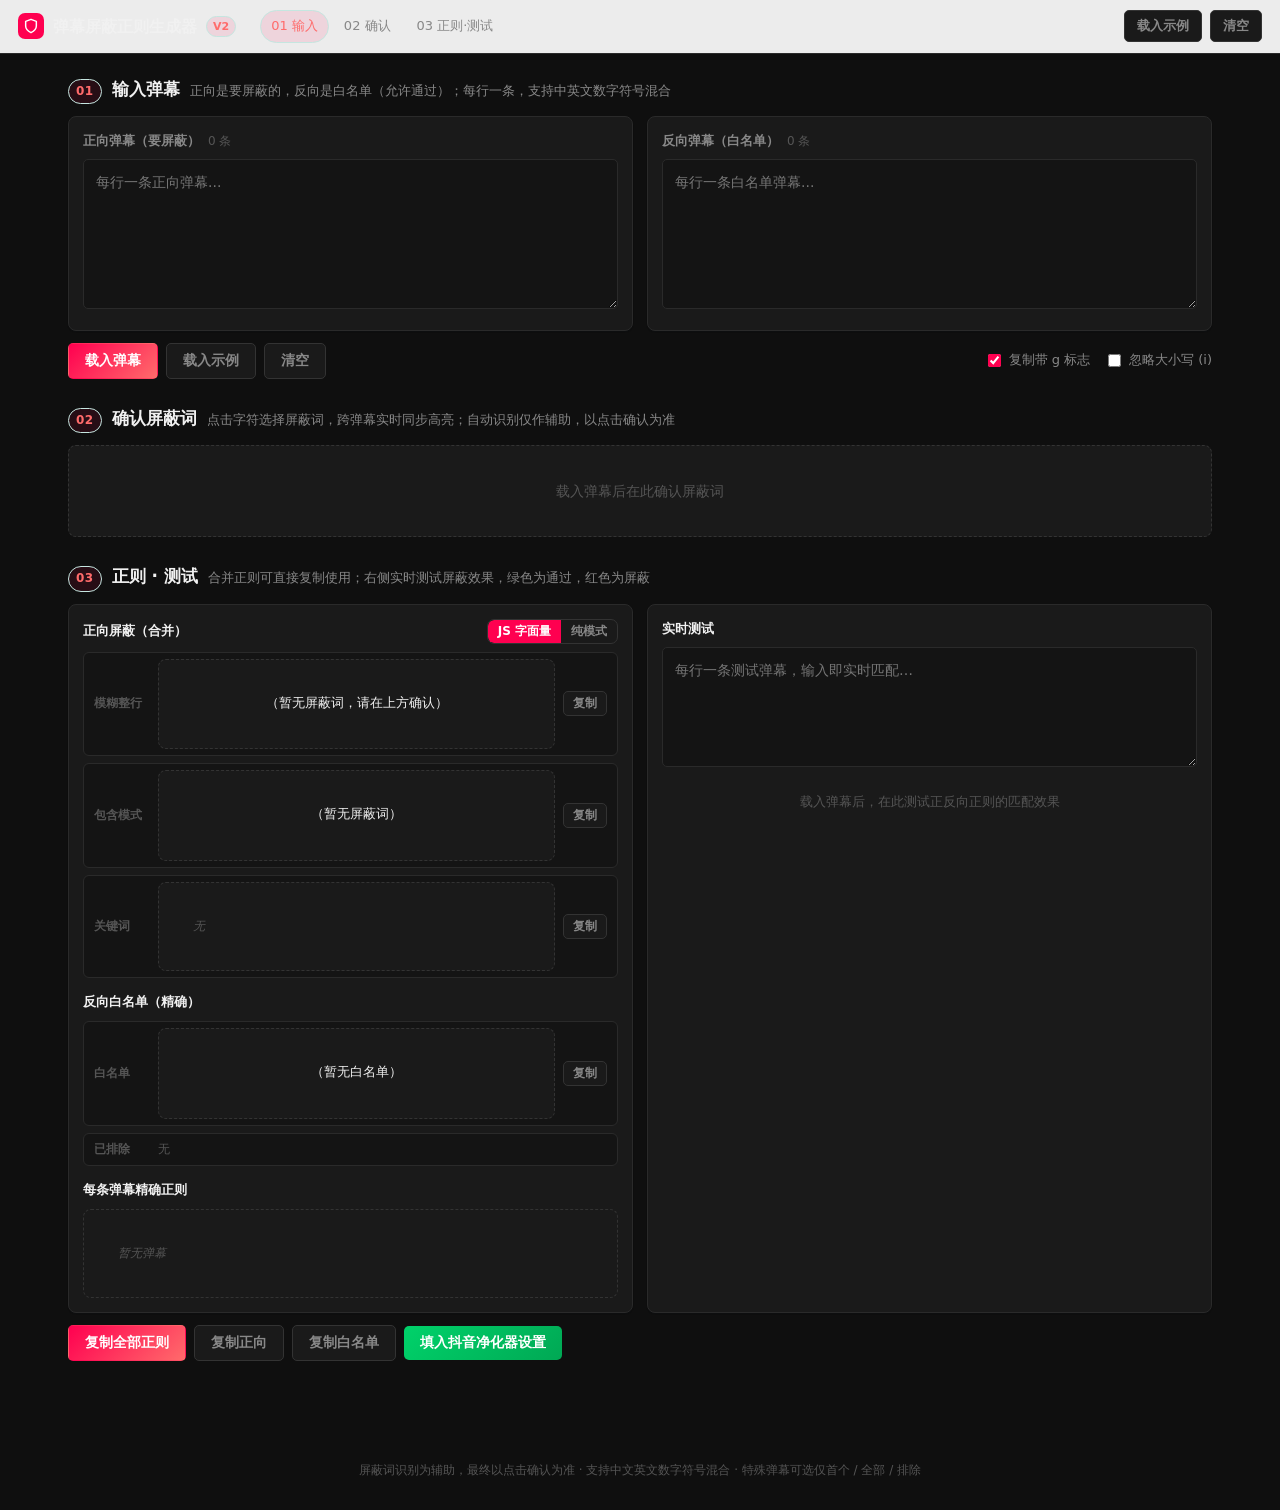
==== generator.html @ d1bea209 "新增正则表达式生成功能，方便生成合适的正则表达式" ====
﻿<!DOCTYPE html>
<html lang="zh-CN">
<head>
<meta charset="utf-8">
<meta name="viewport" content="width=device-width, initial-scale=1">
<title>弹幕屏蔽正则生成器</title>
<link rel="stylesheet" href="generator_styles.css">
<style>
  :root {
    --bg: #0f0f0f;
    --surface: #1a1a1a;
    --surface-2: #141414;
    --border: #2a2a2a;
    --border-strong: #333;
    --text: #f1f1f1;
    --text-2: #888;
    --text-3: #555;
    --accent: #ff0050;
    --accent-2: #ff6b6b;
    --accent-soft: rgba(255,0,80,0.1);
    --danger: #ff6b6b;
    --danger-soft: rgba(255,107,107,0.08);
    --success: #00d26a;
    --success-soft: rgba(0,210,106,0.08);
  }
  body { background: var(--bg); color: var(--text); }
  textarea { background: var(--surface-2); color: var(--text); }
  .btn.primary { background: linear-gradient(135deg, #ff0050, #ff6b6b); color: #fff; border-color: transparent; }
  .btn.primary:hover { opacity: 0.88; }
  .btn.ghost { background: var(--surface); color: var(--text-2); border-color: var(--border-strong); }
  .btn.ghost:hover { color: var(--text); border-color: #555; }
  .icopy { background: var(--surface); color: var(--text-2); border-color: var(--border-strong); }
  .icopy:hover { color: var(--accent-2); border-color: var(--accent); background: var(--accent-soft); }
  .fmt-toggle button.active { background: var(--accent); color: #fff; }
  .seg.active { background: var(--accent); color: #fff; }
  .char { background: var(--surface); color: var(--text); border-color: var(--border); }
  .char:hover { border-color: var(--accent); background: var(--accent-soft); }
  .char.sel { background: var(--accent); color: #fff; border-color: var(--accent); }
  .char.x { color: var(--text-3); }
  .trow.blocked { background: var(--danger-soft); }
  .trow.passed { background: var(--success-soft); }
  .rl { background: var(--surface-2); }
  .perrow { background: var(--surface-2); }
  .toast { background: #1f2530; color: #fff; }
  .steps a.active { color: var(--accent-2); background: var(--accent-soft); }
  .section-head .stepnum { color: var(--accent-2); background: var(--accent-soft); }
  .chip { background: var(--surface); border-color: var(--border); color: var(--text); }
  .chip-suggest .chip { background: var(--surface-2); border-color: var(--border); color: var(--text-2); }
  .row-ctrl .seg.active { background: var(--accent); color: #fff; }
  .js-fill-config { background: linear-gradient(135deg, #00d26a, #00a854); color: #fff; border: none; }
  .js-fill-config:hover { opacity: 0.85; }
</style>
</head>
<body>
<header class="topbar">
  <div class="brand">
    <span class="logo" aria-hidden="true">
      <svg width="16" height="16" viewBox="0 0 24 24" fill="none" stroke="currentColor" stroke-width="2.2" stroke-linecap="round" stroke-linejoin="round"><path d="M12 22s8-4 8-10V5l-8-3-8 3v7c0 6 8 10 8 10z"/></svg>
    </span>
    <h1>弹幕屏蔽正则生成器</h1>
    <span class="vbadge">V2</span>
  </div>
  <nav class="steps">
    <a href="#step-input">01 输入</a>
    <a href="#step-confirm">02 确认</a>
    <a href="#step-regex">03 正则·测试</a>
  </nav>
  <div class="topbar-actions">
    <button id="btnExample" class="btn ghost sm">载入示例</button>
    <button id="btnClear" class="btn ghost sm">清空</button>
  </div>
</header>

<main>
  <section id="step-input" class="section">
    <div class="section-head">
      <span class="stepnum">01</span>
      <h2>输入弹幕</h2>
      <p class="section-sub">正向是要屏蔽的，反向是白名单（允许通过）；每行一条，支持中英文数字符号混合</p>
    </div>
    <div class="grid-2">
      <div class="panel">
        <label>正向弹幕（要屏蔽）<span class="count" id="posCount">0 条</span></label>
        <textarea id="posInput" placeholder="每行一条正向弹幕..."></textarea>
      </div>
      <div class="panel">
        <label>反向弹幕（白名单）<span class="count" id="negCount">0 条</span></label>
        <textarea id="negInput" placeholder="每行一条白名单弹幕..."></textarea>
      </div>
    </div>
    <div class="toolbar">
      <button id="btnLoad" class="btn primary">载入弹幕</button>
      <button id="btnLoadExample" class="btn ghost">载入示例</button>
      <button id="btnClearAll" class="btn ghost">清空</button>
      <div class="flags-inline">
        <label class="chk"><input type="checkbox" id="flagG" checked> 复制带 g 标志</label>
        <label class="chk"><input type="checkbox" id="flagI"> 忽略大小写 (i)</label>
      </div>
    </div>
  </section>

  <section id="step-confirm" class="section">
    <div class="section-head">
      <span class="stepnum">02</span>
      <h2>确认屏蔽词</h2>
      <p class="section-sub">点击字符选择屏蔽词，跨弹幕实时同步高亮；自动识别仅作辅助，以点击确认为准</p>
    </div>
    <div class="empty" id="confirmEmpty">载入弹幕后在此确认屏蔽词</div>
    <div id="confirmWork" hidden>
      <div class="chips-row">
        <span class="chips-label">屏蔽词</span>
        <div id="shieldChips" class="chips"></div>
        <div class="chips-actions"><button id="btnUndo" class="btn ghost xs">撤销</button></div>
      </div>
      <div class="chips-row">
        <span class="chips-label">建议</span>
        <div id="suggestChips" class="chips chips-suggest"></div>
      </div>
      <div id="danmakuRows" class="rows"></div>
    </div>
  </section>

  <section id="step-regex" class="section">
    <div class="section-head">
      <span class="stepnum">03</span>
      <h2>正则 · 测试</h2>
      <p class="section-sub">合并正则可直接复制使用；右侧实时测试屏蔽效果，绿色为通过，红色为屏蔽</p>
    </div>
    <div class="grid-2">
      <div class="panel regex-panel">
        <div class="panel-head">
          <h3>正向屏蔽（合并）</h3>
          <div class="fmt-toggle">
            <button data-fmt="js" class="seg active">JS 字面量</button>
            <button data-fmt="pattern" class="seg">纯模式</button>
          </div>
        </div>
        <div class="regex-block">
          <div class="rl"><span class="rl-label">模糊整行</span><code id="rgxFull" class="code"></code><button class="icopy" data-copy-target="rgxFull">复制</button></div>
          <div class="rl"><span class="rl-label">包含模式</span><code id="rgxPattern" class="code"></code><button class="icopy" data-copy-target="rgxPattern">复制</button></div>
          <div class="rl"><span class="rl-label">关键词</span><span id="rgxKeywords" class="kwlist"></span><button class="icopy" data-copy-target="rgxKeywords">复制</button></div>
        </div>
        <div class="panel-head"><h3>反向白名单（精确）</h3></div>
        <div class="regex-block">
          <div class="rl"><span class="rl-label">白名单</span><code id="rgxAllow" class="code"></code><button class="icopy" data-copy-target="rgxAllow">复制</button></div>
          <div class="rl"><span class="rl-label">已排除</span><span id="allowExtra" class="kwlist muted"></span></div>
        </div>
        <div class="panel-head"><h3>每条弹幕精确正则</h3></div>
        <div id="perList" class="perlist"></div>
      </div>
      <div class="panel test-panel">
        <div class="panel-head"><h3>实时测试</h3></div>
        <textarea id="testInput" placeholder="每行一条测试弹幕，输入即实时匹配…"></textarea>
        <div class="test-summary" id="testSummary"></div>
        <div id="testResults" class="test-results"></div>
      </div>
    </div>
    <div class="toolbar">
      <button id="btnCopyAll" class="btn primary">复制全部正则</button>
      <button id="btnCopyBlock" class="btn ghost">复制正向</button>
      <button id="btnCopyAllow" class="btn ghost">复制白名单</button>
      <button id="btnFillConfig" class="btn js-fill-config">填入抖音净化器设置</button>
    </div>
  </section>
</main>

<footer>屏蔽词识别为辅助，最终以点击确认为准 · 支持中文英文数字符号混合 · 特殊弹幕可选仅首个 / 全部 / 排除</footer>

<div id="toast" class="toast" hidden></div>

<script src="core.js"></script>
<script src="generator_app.js"></script>
</body>
</html>
---- generator_styles.css ----
/* styles.css — danmaku shield-regex generator (V2). utilitarian tool styling. */
:root {
  --bg: #f4f6f8;
  --surface: #ffffff;
  --surface-2: #f7f9fb;
  --border: #e2e6ec;
  --border-strong: #cdd4dc;
  --text: #1f2530;
  --text-2: #5a6473;
  --text-3: #93a0ae;
  --accent: #0d7d72;
  --accent-2: #0a645c;
  --accent-soft: #e0f1ee;
  --danger: #c6373a;
  --danger-soft: #fbe6e5;
  --success: #138a52;
  --success-soft: #e3f4ea;
  --shadow: 0 1px 2px rgba(20, 30, 45, .05), 0 1px 1px rgba(20, 30, 45, .04);
  --radius: 8px;
  --radius-sm: 5px;
}

* { box-sizing: border-box; }

html, body { margin: 0; padding: 0; }

body {
  font-family: -apple-system, "Segoe UI", "PingFang SC", "Microsoft YaHei", "Hiragino Sans GB", system-ui, sans-serif;
  font-size: 15px;
  line-height: 1.6;
  color: var(--text);
  background: var(--bg);
  -webkit-font-smoothing: antialiased;
}

code, .code, .mono {
  font-family: "JetBrains Mono", "Fira Code", "SF Mono", "Consolas", "Menlo", monospace;
}

/* ---------- top bar ---------- */
.topbar {
  position: sticky; top: 0; z-index: 30;
  display: flex; align-items: center; gap: 18px;
  padding: 10px 18px;
  background: rgba(255, 255, 255, .92);
  backdrop-filter: blur(8px);
  border-bottom: 1px solid var(--border);
}
.brand { display: flex; align-items: center; gap: 9px; }
.brand .logo {
  width: 26px; height: 26px; flex: none;
  display: grid; place-items: center;
  color: #fff; background: var(--accent); border-radius: 7px;
}
.brand h1 { font-size: 16px; font-weight: 700; margin: 0; }
.vbadge {
  font-size: 11px; font-weight: 700; color: var(--accent-2);
  background: var(--accent-soft); border: 1px solid #c5e6e0;
  padding: 1px 6px; border-radius: 999px;
}
.steps { display: flex; gap: 4px; margin-left: 6px; }
.steps a {
  font-size: 13px; color: var(--text-2); text-decoration: none;
  padding: 5px 10px; border-radius: 999px; border: 1px solid transparent;
  transition: all .12s;
}
.steps a:hover { background: var(--surface-2); color: var(--text); }
.steps a.active { color: var(--accent-2); background: var(--accent-soft); border-color: #c5e6e0; }
.topbar-actions { margin-left: auto; display: flex; gap: 8px; }
.spacer { flex: 1; }

/* ---------- layout ---------- */
main { max-width: 1180px; margin: 0 auto; padding: 22px 18px 60px; }
.section { margin-bottom: 26px; scroll-margin-top: 64px; }
.section-head { display: flex; align-items: baseline; gap: 10px; margin-bottom: 12px; }
.section-head .stepnum {
  font-size: 12px; font-weight: 700; color: var(--accent-2);
  background: var(--accent-soft); border: 1px solid #c5e6e0;
  padding: 2px 7px; border-radius: 999px; letter-spacing: .4px;
}
.section-head h2 { font-size: 17px; font-weight: 700; margin: 0; }
.section-sub { margin: 0; font-size: 13px; color: var(--text-2); }

.grid-2 { display: grid; grid-template-columns: 1fr 1fr; gap: 14px; }
@media (max-width: 760px) { .grid-2 { grid-template-columns: 1fr; } }

.panel {
  background: var(--surface);
  border: 1px solid var(--border);
  border-radius: var(--radius);
  padding: 14px;
  box-shadow: var(--shadow);
}
.panel-head { display: flex; align-items: center; gap: 10px; margin-bottom: 8px; margin-top: 4px; }
.panel-head:first-child { margin-top: 0; }
.panel-head h3 { font-size: 13px; font-weight: 700; margin: 0; color: var(--text); }
.fmt-toggle { margin-left: auto; display: inline-flex; border: 1px solid var(--border-strong); border-radius: 7px; overflow: hidden; }
.fmt-toggle button { border: none; background: transparent; padding: 3px 10px; font-size: 12px; font-weight: 600; color: var(--text-2); cursor: pointer; }
.fmt-toggle button.active { background: var(--accent); color: #fff; }

/* ---------- inputs ---------- */
textarea {
  width: 100%; min-height: 150px; resize: vertical;
  font-family: inherit; font-size: 14px; line-height: 1.7;
  padding: 11px 12px; color: var(--text);
  background: var(--surface-2);
  border: 1px solid var(--border); border-radius: var(--radius-sm);
  outline: none; transition: border-color .12s, box-shadow .12s;
  white-space: pre-wrap; word-break: break-word;
}
textarea:focus { border-color: var(--accent); box-shadow: 0 0 0 3px var(--accent-soft); }
.test-panel textarea { min-height: 120px; }

.panel label { display: flex; align-items: center; gap: 8px; font-size: 13px; font-weight: 600; color: var(--text-2); margin-bottom: 7px; }
.count { font-weight: 500; color: var(--text-3); font-size: 12px; }

.toolbar { display: flex; align-items: center; gap: 8px; margin-top: 12px; flex-wrap: wrap; }
.flags-inline { margin-left: auto; display: flex; gap: 14px; }
.chk { display: inline-flex; align-items: center; gap: 5px; font-size: 13px; color: var(--text-2); cursor: pointer; }
.chk input { accent-color: var(--accent); }

/* ---------- buttons ---------- */
.btn {
  font-family: inherit; font-size: 14px; font-weight: 600;
  padding: 8px 16px; border-radius: var(--radius-sm);
  border: 1px solid var(--border-strong); background: var(--surface); color: var(--text);
  cursor: pointer; transition: all .12s; white-space: nowrap;
}
.btn:hover { border-color: var(--text-3); }
.btn:active { transform: translateY(1px); }
.btn.primary { background: var(--accent); border-color: var(--accent); color: #fff; }
.btn.primary:hover { background: var(--accent-2); border-color: var(--accent-2); }
.btn.ghost { background: transparent; }
.btn.ghost:hover { background: var(--surface-2); }
.btn.xs { padding: 4px 10px; font-size: 12px; }
.btn.sm { padding: 6px 12px; font-size: 13px; }
.btn[disabled] { opacity: .45; cursor: not-allowed; }

.seg {
  font-family: inherit; font-size: 12px; font-weight: 600;
  padding: 4px 9px; border-radius: 0; border: none;
  background: transparent; color: var(--text-2); cursor: pointer;
  border-right: 1px solid var(--border);
}
.seg:first-child { border-top-left-radius: 6px; border-bottom-left-radius: 6px; }
.seg:last-child { border-right: none; border-top-right-radius: 6px; border-bottom-right-radius: 6px; }
.seg:disabled { opacity: .4; cursor: not-allowed; }
.seg.active { background: var(--accent); color: #fff; }

/* ---------- empty state ---------- */
.empty {
  background: var(--surface); border: 1px dashed var(--border-strong);
  border-radius: var(--radius); padding: 34px; text-align: center;
  color: var(--text-3); font-size: 14px;
}

/* ---------- chips ---------- */
.chips-row { display: flex; align-items: center; gap: 10px; margin-bottom: 12px; flex-wrap: wrap; }
.chips-label { font-size: 12px; font-weight: 700; color: var(--text-3); white-space: nowrap; }
.chips { display: flex; gap: 7px; flex-wrap: wrap; }
.chip {
  display: inline-flex; align-items: center; gap: 6px;
  padding: 4px 10px 4px 8px; border-radius: 999px;
  font-size: 13px; border: 1px solid var(--border-strong); background: var(--surface);
  cursor: default;
}
.chip-shield { font-weight: 600; color: var(--text); border-color: var(--border-strong); }
.chip .dot { width: 9px; height: 9px; border-radius: 50%; flex: none; }
.chip .x { border: none; background: transparent; color: var(--text-3); cursor: pointer; font-size: 15px; line-height: 1; padding: 0 2px; border-radius: 6px; }
.chip .x:hover { color: var(--danger); background: var(--danger-soft); }
.chips-suggest .chip { cursor: pointer; color: var(--accent-2); border-color: #c5e6e0; background: var(--accent-soft); }
.chips-suggest .chip:hover { background: #d4ebe8; }
.chips-suggest .plus { font-weight: 700; }

/* ---------- danmaku rows ---------- */
.rows { display: flex; flex-direction: column; gap: 10px; }
.row {
  background: var(--surface); border: 1px solid var(--border);
  border-radius: var(--radius); padding: 10px 12px; box-shadow: var(--shadow);
}
.row.x-row { border-style: dashed; border-color: var(--border-strong); opacity: .72; }
.row-meta { display: flex; align-items: center; gap: 12px; margin-bottom: 8px; }
.row-no {
  font-size: 12px; font-weight: 700; color: var(--text-3);
  background: var(--surface-2); border: 1px solid var(--border);
  width: 22px; height: 22px; border-radius: 6px; display: grid; place-items: center; flex: none;
}
.row-stat { font-size: 12px; color: var(--text-2); }
.row-ctrl { margin-left: auto; display: inline-flex; border: 1px solid var(--border-strong); border-radius: 6px; overflow: hidden; }
.chars { display: flex; flex-wrap: wrap; gap: 3px; }
.char {
  font-family: "PingFang SC", "Microsoft YaHei", "Segoe UI", system-ui, sans-serif;
  font-size: 16px; font-weight: 500; line-height: 1;
  padding: 6px 4px; min-width: 26px; text-align: center;
  background: var(--surface-2); color: var(--text);
  border: 1.5px solid var(--border); border-radius: 6px;
  cursor: pointer; user-select: none; transition: border-color .1s, background .1s, transform .05s;
}
.char:hover { border-color: var(--border-strong); }
.char:active { transform: translateY(1px); }
.char.hit {
  background: var(--cbg, var(--accent-soft));
  color: var(--c, var(--accent-2));
  border-color: var(--c, var(--accent));
  font-weight: 700;
}
.char.sel {
  outline: 2px solid var(--accent);
  outline-offset: -1px;
  border-color: var(--accent);
  background: var(--accent-soft) !important;
  color: var(--accent-2) !important;
}
.char.x { cursor: not-allowed; }
.char.x:hover { border-color: var(--border); }

.confirm-bar {
  display: flex; align-items: center; gap: 10px; flex-wrap: wrap;
  margin-top: 10px; padding-top: 9px; border-top: 1px dashed var(--border);
  font-size: 13px; color: var(--text-2);
}
.confirm-bar code { color: var(--accent-2); font-size: 13px; background: var(--accent-soft); padding: 1px 6px; border-radius: 5px; }
.sel-len { color: var(--text-3); }

/* ---------- regex output ---------- */
.regex-block { display: flex; flex-direction: column; gap: 7px; margin-bottom: 14px; }
.rl { display: flex; align-items: center; gap: 8px; background: var(--surface-2); border: 1px solid var(--border); border-radius: 6px; padding: 6px 10px; }
.rl-label { font-size: 12px; font-weight: 600; color: var(--text-3); white-space: nowrap; min-width: 56px; }
.code { font-size: 13px; color: var(--text); flex: 1; word-break: break-all; }
.kwlist { flex: 1; display: flex; flex-wrap: wrap; gap: 4px; }
.kwlist .kw { font-size: 12px; padding: 1px 8px; border-radius: 999px; font-weight: 600; }
.kwlist.muted { color: var(--text-3); font-size: 12px; }
.kwlist.empty { color: var(--text-3); font-size: 12px; font-style: italic; }
.icopy {
  font-family: inherit; font-size: 12px; font-weight: 600;
  padding: 3px 9px; border-radius: 5px; border: 1px solid var(--border-strong);
  background: var(--surface); color: var(--text-2); cursor: pointer; flex: none;
}
.icopy:hover { color: var(--accent-2); border-color: var(--accent); background: var(--accent-soft); }

.perlist { display: flex; flex-direction: column; gap: 6px; }
.perrow { display: flex; align-items: flex-start; gap: 8px; background: var(--surface-2); border: 1px solid var(--border); border-radius: 6px; padding: 7px 10px; flex-wrap: wrap; }
.perrow .pidx { font-size: 12px; font-weight: 700; color: var(--text-3); flex: none; padding-top: 1px; }
.perrow .ptext { font-size: 13px; color: var(--text); flex: 0 0 auto; }
.perrow .pcode { font-family: "JetBrains Mono", monospace; font-size: 12px; color: var(--text); flex: 1; word-break: break-all; min-width: 120px; }
.perrow.excl .pcode { color: var(--text-3); }
.badge { font-size: 11px; font-weight: 700; padding: 1px 7px; border-radius: 999px; }
.badge.exc { background: var(--surface); color: var(--text-3); border: 1px solid var(--border-strong); }
.badge.hitb { display: inline-flex; gap: 4px; }
.hitw { font-size: 11px; padding: 1px 7px; border-radius: 999px; font-weight: 600; background: var(--cbg); color: var(--c); border: 1px solid var(--c); }

/* ---------- test ---------- */
.test-summary { font-size: 13px; color: var(--text-2); margin: 10px 0 6px; }
.test-summary b { color: var(--text); }
.test-results { display: flex; flex-direction: column; gap: 6px; max-height: 420px; overflow: auto; }
.trow { display: flex; align-items: flex-start; gap: 8px; padding: 7px 10px; border: 1px solid var(--border); border-radius: 6px; background: var(--surface); }
.trow.blocked { border-color: #f0c9c9; background: linear-gradient(0deg, var(--danger-soft), var(--danger-soft)); }
.trow.passed { border-color: #c5e6d3; background: var(--success-soft); }
.tstat { flex: none; font-size: 12px; font-weight: 700; padding: 2px 8px; border-radius: 999px; white-space: nowrap; }
.trow.blocked .tstat { background: var(--danger); color: #fff; }
.trow.passed .tstat { background: var(--success); color: #fff; }
.ttext { font-size: 14px; flex: 1; word-break: break-word; }
.ttext .hl { border-radius: 4px; padding: 1px 0; font-weight: 700; }
.thits { font-size: 11px; color: var(--text-2); margin-top: 3px; display: flex; gap: 5px; flex-wrap: wrap; }
.wltag { font-size: 11px; font-weight: 600; color: var(--success); background: #fff; border: 1px solid #c5e6d3; padding: 1px 7px; border-radius: 999px; }
.tempty { color: var(--text-3); font-size: 13px; padding: 8px; text-align: center; }

/* ---------- toast ---------- */
.toast {
  position: fixed; bottom: 22px; left: 50%; transform: translateX(-50%);
  z-index: 60; background: #1f2530; color: #fff; font-size: 13px;
  padding: 9px 18px; border-radius: 8px; box-shadow: 0 6px 20px rgba(0,0,0,.25);
  pointer-events: none; transition: opacity .2s, transform .2s; opacity: 0;
}
.toast.show { opacity: 1; transform: translateX(-50%) translateY(-2px); }

/* ---------- footer ---------- */
footer { max-width: 1180px; margin: 0 auto; padding: 14px 18px 30px; font-size: 12px; color: var(--text-3); text-align: center; }

/* responsive */
@media (max-width: 640px) {
  .topbar { gap: 10px; padding: 8px 12px; }
  .brand h1 { font-size: 14px; }
  .steps { display: none; }
  .char { font-size: 15px; min-width: 22px; padding: 5px 3px; }
  .row-meta { flex-wrap: wrap; }
  .row-ctrl { margin-left: 0; }
}
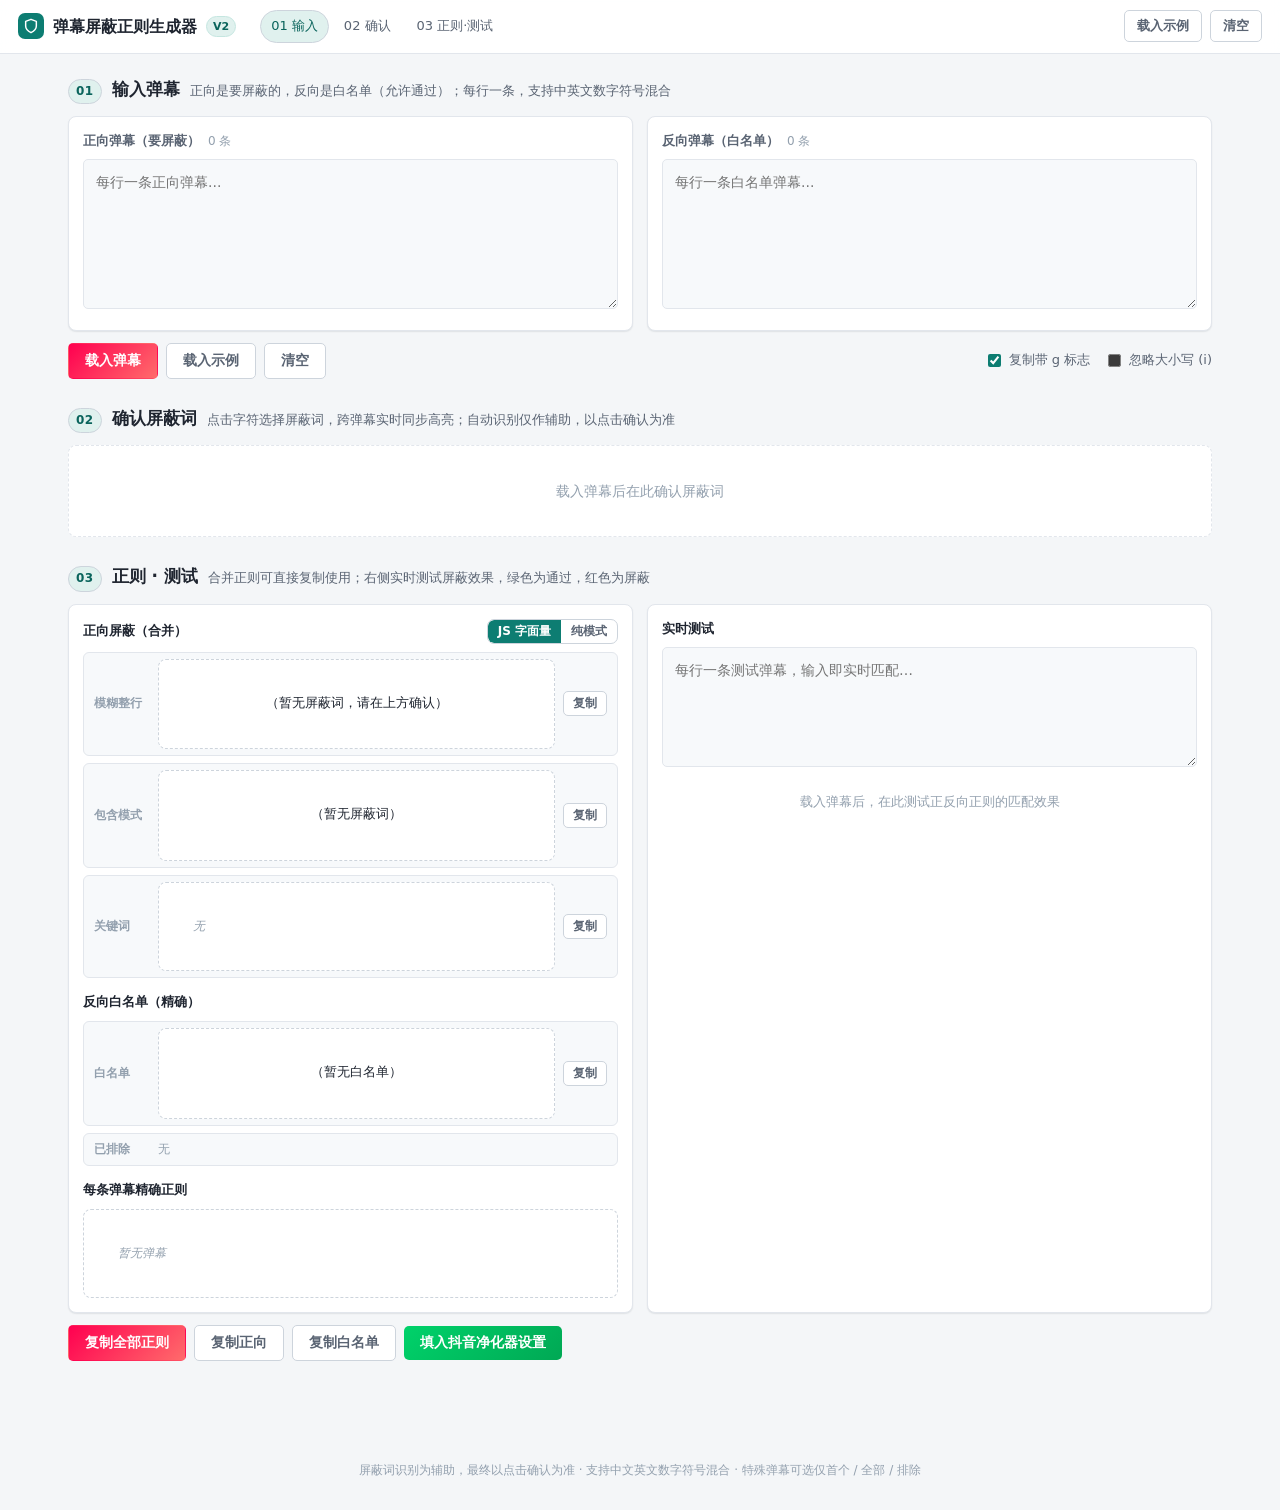
==== commit beeddd9c: "调整正则表达式生成界面" ====
--- a/generator.html
+++ b/generator.html
@@ -1,174 +1,205 @@
-﻿<!DOCTYPE html>
-<html lang="zh-CN">
-<head>
-<meta charset="utf-8">
-<meta name="viewport" content="width=device-width, initial-scale=1">
-<title>弹幕屏蔽正则生成器</title>
-<link rel="stylesheet" href="generator_styles.css">
-<style>
-  :root {
-    --bg: #0f0f0f;
-    --surface: #1a1a1a;
-    --surface-2: #141414;
-    --border: #2a2a2a;
-    --border-strong: #333;
-    --text: #f1f1f1;
-    --text-2: #888;
-    --text-3: #555;
-    --accent: #ff0050;
-    --accent-2: #ff6b6b;
-    --accent-soft: rgba(255,0,80,0.1);
-    --danger: #ff6b6b;
-    --danger-soft: rgba(255,107,107,0.08);
-    --success: #00d26a;
-    --success-soft: rgba(0,210,106,0.08);
-  }
-  body { background: var(--bg); color: var(--text); }
-  textarea { background: var(--surface-2); color: var(--text); }
-  .btn.primary { background: linear-gradient(135deg, #ff0050, #ff6b6b); color: #fff; border-color: transparent; }
-  .btn.primary:hover { opacity: 0.88; }
-  .btn.ghost { background: var(--surface); color: var(--text-2); border-color: var(--border-strong); }
-  .btn.ghost:hover { color: var(--text); border-color: #555; }
-  .icopy { background: var(--surface); color: var(--text-2); border-color: var(--border-strong); }
-  .icopy:hover { color: var(--accent-2); border-color: var(--accent); background: var(--accent-soft); }
-  .fmt-toggle button.active { background: var(--accent); color: #fff; }
-  .seg.active { background: var(--accent); color: #fff; }
-  .char { background: var(--surface); color: var(--text); border-color: var(--border); }
-  .char:hover { border-color: var(--accent); background: var(--accent-soft); }
-  .char.sel { background: var(--accent); color: #fff; border-color: var(--accent); }
-  .char.x { color: var(--text-3); }
-  .trow.blocked { background: var(--danger-soft); }
-  .trow.passed { background: var(--success-soft); }
-  .rl { background: var(--surface-2); }
-  .perrow { background: var(--surface-2); }
-  .toast { background: #1f2530; color: #fff; }
-  .steps a.active { color: var(--accent-2); background: var(--accent-soft); }
-  .section-head .stepnum { color: var(--accent-2); background: var(--accent-soft); }
-  .chip { background: var(--surface); border-color: var(--border); color: var(--text); }
-  .chip-suggest .chip { background: var(--surface-2); border-color: var(--border); color: var(--text-2); }
-  .row-ctrl .seg.active { background: var(--accent); color: #fff; }
-  .js-fill-config { background: linear-gradient(135deg, #00d26a, #00a854); color: #fff; border: none; }
-  .js-fill-config:hover { opacity: 0.85; }
-</style>
-</head>
-<body>
-<header class="topbar">
-  <div class="brand">
-    <span class="logo" aria-hidden="true">
-      <svg width="16" height="16" viewBox="0 0 24 24" fill="none" stroke="currentColor" stroke-width="2.2" stroke-linecap="round" stroke-linejoin="round"><path d="M12 22s8-4 8-10V5l-8-3-8 3v7c0 6 8 10 8 10z"/></svg>
-    </span>
-    <h1>弹幕屏蔽正则生成器</h1>
-    <span class="vbadge">V2</span>
-  </div>
-  <nav class="steps">
-    <a href="#step-input">01 输入</a>
-    <a href="#step-confirm">02 确认</a>
-    <a href="#step-regex">03 正则·测试</a>
-  </nav>
-  <div class="topbar-actions">
-    <button id="btnExample" class="btn ghost sm">载入示例</button>
-    <button id="btnClear" class="btn ghost sm">清空</button>
-  </div>
-</header>
-
-<main>
-  <section id="step-input" class="section">
-    <div class="section-head">
-      <span class="stepnum">01</span>
-      <h2>输入弹幕</h2>
-      <p class="section-sub">正向是要屏蔽的，反向是白名单（允许通过）；每行一条，支持中英文数字符号混合</p>
-    </div>
-    <div class="grid-2">
-      <div class="panel">
-        <label>正向弹幕（要屏蔽）<span class="count" id="posCount">0 条</span></label>
-        <textarea id="posInput" placeholder="每行一条正向弹幕..."></textarea>
-      </div>
-      <div class="panel">
-        <label>反向弹幕（白名单）<span class="count" id="negCount">0 条</span></label>
-        <textarea id="negInput" placeholder="每行一条白名单弹幕..."></textarea>
-      </div>
-    </div>
-    <div class="toolbar">
-      <button id="btnLoad" class="btn primary">载入弹幕</button>
-      <button id="btnLoadExample" class="btn ghost">载入示例</button>
-      <button id="btnClearAll" class="btn ghost">清空</button>
-      <div class="flags-inline">
-        <label class="chk"><input type="checkbox" id="flagG" checked> 复制带 g 标志</label>
-        <label class="chk"><input type="checkbox" id="flagI"> 忽略大小写 (i)</label>
-      </div>
-    </div>
-  </section>
-
-  <section id="step-confirm" class="section">
-    <div class="section-head">
-      <span class="stepnum">02</span>
-      <h2>确认屏蔽词</h2>
-      <p class="section-sub">点击字符选择屏蔽词，跨弹幕实时同步高亮；自动识别仅作辅助，以点击确认为准</p>
-    </div>
-    <div class="empty" id="confirmEmpty">载入弹幕后在此确认屏蔽词</div>
-    <div id="confirmWork" hidden>
-      <div class="chips-row">
-        <span class="chips-label">屏蔽词</span>
-        <div id="shieldChips" class="chips"></div>
-        <div class="chips-actions"><button id="btnUndo" class="btn ghost xs">撤销</button></div>
-      </div>
-      <div class="chips-row">
-        <span class="chips-label">建议</span>
-        <div id="suggestChips" class="chips chips-suggest"></div>
-      </div>
-      <div id="danmakuRows" class="rows"></div>
-    </div>
-  </section>
-
-  <section id="step-regex" class="section">
-    <div class="section-head">
-      <span class="stepnum">03</span>
-      <h2>正则 · 测试</h2>
-      <p class="section-sub">合并正则可直接复制使用；右侧实时测试屏蔽效果，绿色为通过，红色为屏蔽</p>
-    </div>
-    <div class="grid-2">
-      <div class="panel regex-panel">
-        <div class="panel-head">
-          <h3>正向屏蔽（合并）</h3>
-          <div class="fmt-toggle">
-            <button data-fmt="js" class="seg active">JS 字面量</button>
-            <button data-fmt="pattern" class="seg">纯模式</button>
-          </div>
-        </div>
-        <div class="regex-block">
-          <div class="rl"><span class="rl-label">模糊整行</span><code id="rgxFull" class="code"></code><button class="icopy" data-copy-target="rgxFull">复制</button></div>
-          <div class="rl"><span class="rl-label">包含模式</span><code id="rgxPattern" class="code"></code><button class="icopy" data-copy-target="rgxPattern">复制</button></div>
-          <div class="rl"><span class="rl-label">关键词</span><span id="rgxKeywords" class="kwlist"></span><button class="icopy" data-copy-target="rgxKeywords">复制</button></div>
-        </div>
-        <div class="panel-head"><h3>反向白名单（精确）</h3></div>
-        <div class="regex-block">
-          <div class="rl"><span class="rl-label">白名单</span><code id="rgxAllow" class="code"></code><button class="icopy" data-copy-target="rgxAllow">复制</button></div>
-          <div class="rl"><span class="rl-label">已排除</span><span id="allowExtra" class="kwlist muted"></span></div>
-        </div>
-        <div class="panel-head"><h3>每条弹幕精确正则</h3></div>
-        <div id="perList" class="perlist"></div>
-      </div>
-      <div class="panel test-panel">
-        <div class="panel-head"><h3>实时测试</h3></div>
-        <textarea id="testInput" placeholder="每行一条测试弹幕，输入即实时匹配…"></textarea>
-        <div class="test-summary" id="testSummary"></div>
-        <div id="testResults" class="test-results"></div>
-      </div>
-    </div>
-    <div class="toolbar">
-      <button id="btnCopyAll" class="btn primary">复制全部正则</button>
-      <button id="btnCopyBlock" class="btn ghost">复制正向</button>
-      <button id="btnCopyAllow" class="btn ghost">复制白名单</button>
-      <button id="btnFillConfig" class="btn js-fill-config">填入抖音净化器设置</button>
-    </div>
-  </section>
-</main>
-
-<footer>屏蔽词识别为辅助，最终以点击确认为准 · 支持中文英文数字符号混合 · 特殊弹幕可选仅首个 / 全部 / 排除</footer>
-
-<div id="toast" class="toast" hidden></div>
-
-<script src="core.js"></script>
-<script src="generator_app.js"></script>
-</body>
+﻿<!DOCTYPE html>
+<html lang="zh-CN">
+<head>
+<meta charset="utf-8">
+<meta name="viewport" content="width=device-width, initial-scale=1">
+<meta name="color-scheme" content="dark">
+<title>弹幕屏蔽正则生成器</title>
+<link rel="stylesheet" href="generator_styles.css">
+<style>
+  :root {
+    --bg: #0f0f0f;
+    --surface: #1a1a1a;
+    --surface-2: #141414;
+    --border: #2a2a2a;
+    --border-strong: #333;
+    --text: #f1f1f1;
+    --text-2: #888;
+    --text-3: #555;
+    --accent: #ff0050;
+    --accent-2: #ff6b6b;
+    --accent-soft: rgba(255,0,80,0.1);
+    --danger: #ff6b6b;
+    --danger-soft: rgba(255,107,107,0.08);
+    --success: #00d26a;
+    --success-soft: rgba(0,210,106,0.08);
+  }
+  body { background: var(--bg); color: var(--text); }
+  textarea { background: var(--surface-2); color: var(--text); }
+  .btn.primary { background: linear-gradient(135deg, #ff0050, #ff6b6b); color: #fff; border-color: transparent; }
+  .btn.primary:hover { opacity: 0.88; }
+  .btn.ghost { background: var(--surface); color: var(--text-2); border-color: var(--border-strong); }
+  .btn.ghost:hover { color: var(--text); border-color: #555; }
+  .icopy { background: var(--surface); color: var(--text-2); border-color: var(--border-strong); }
+  .icopy:hover { color: var(--accent-2); border-color: var(--accent); background: var(--accent-soft); }
+  .fmt-toggle button.active { background: var(--accent); color: #fff; }
+  .seg.active { background: var(--accent); color: #fff; }
+  .char { background: var(--surface); color: var(--text); border-color: var(--border); }
+  .char:hover { border-color: var(--accent); background: var(--accent-soft); }
+  .char.sel { background: var(--accent); color: #fff; border-color: var(--accent); }
+  .char.x { color: var(--text-3); }
+  .trow.blocked { background: var(--danger-soft); }
+  .trow.passed { background: var(--success-soft); }
+  .rl { background: var(--surface-2); }
+  .perrow { background: var(--surface-2); }
+  .toast { background: #1f2530; color: #fff; }
+  .steps a.active { color: var(--accent-2); background: var(--accent-soft); }
+  .section-head .stepnum { color: var(--accent-2); background: var(--accent-soft); }
+  .chip { background: var(--surface); border-color: var(--border); color: var(--text); }
+  .chip-suggest .chip { background: var(--surface-2); border-color: var(--border); color: var(--text-2); }
+  .row-ctrl .seg.active { background: var(--accent); color: #fff; }
+  .js-fill-config { background: linear-gradient(135deg, #00d26a, #00a854); color: #fff; border: none; }
+  .js-fill-config:hover { opacity: 0.85; }
+
+  /* topbar adapts to theme via CSS variables */
+  .topbar { background: rgba(15,15,15,.92); border-bottom-color: var(--border); }
+  .steps a.active { border-color: var(--border-strong); }
+  .section-head .stepnum { border-color: var(--border-strong); }
+  /* light-mode override for users with system light preference */
+  @media (prefers-color-scheme: light) {
+    :root {
+      --bg: #f4f6f8; --surface: #ffffff; --surface-2: #f7f9fb;
+      --border: #e2e6ec; --border-strong: #cdd4dc;
+      --text: #1f2530; --text-2: #5a6473; --text-3: #93a0ae;
+      --accent: #0d7d72; --accent-2: #0a645c; --accent-soft: #e0f1ee;
+      --danger: #c6373a; --danger-soft: #fbe6e5;
+      --success: #138a52; --success-soft: #e3f4ea;
+    }
+    .topbar { background: rgba(255,255,255,.92); }
+    textarea { background: var(--surface-2); color: var(--text); }
+    .btn.primary { background: linear-gradient(135deg,#ff0050,#ff6b6b); color:#fff; }
+    .btn.ghost { background: var(--surface); color: var(--text-2); border-color: var(--border-strong); }
+    .icopy { background: var(--surface); color: var(--text-2); border-color: var(--border-strong); }
+    .char { background: var(--surface); color: var(--text); border-color: var(--border); }
+    .char.sel { background: var(--accent); color: #fff; }
+    .trow.blocked { background: var(--danger-soft); }
+    .trow.passed { background: var(--success-soft); }
+    .rl,.perrow { background: var(--surface-2); }
+    .chip { background: var(--surface); border-color: var(--border); color: var(--text); }
+    .chip-suggest .chip { background: var(--surface-2); }
+    .row-ctrl .seg.active { background: var(--accent); color:#fff; }
+    #confirmEmpty { border-color: var(--border); }
+  }
+</style>
+</head>
+<body>
+<header class="topbar">
+  <div class="brand">
+    <span class="logo" aria-hidden="true">
+      <svg width="16" height="16" viewBox="0 0 24 24" fill="none" stroke="currentColor" stroke-width="2.2" stroke-linecap="round" stroke-linejoin="round"><path d="M12 22s8-4 8-10V5l-8-3-8 3v7c0 6 8 10 8 10z"/></svg>
+    </span>
+    <h1>弹幕屏蔽正则生成器</h1>
+    <span class="vbadge">V2</span>
+  </div>
+  <nav class="steps">
+    <a href="#step-input">01 输入</a>
+    <a href="#step-confirm">02 确认</a>
+    <a href="#step-regex">03 正则·测试</a>
+  </nav>
+  <div class="topbar-actions">
+    <button id="btnExample" class="btn ghost sm">载入示例</button>
+    <button id="btnClear" class="btn ghost sm">清空</button>
+  </div>
+</header>
+
+<main>
+  <section id="step-input" class="section">
+    <div class="section-head">
+      <span class="stepnum">01</span>
+      <h2>输入弹幕</h2>
+      <p class="section-sub">正向是要屏蔽的，反向是白名单（允许通过）；每行一条，支持中英文数字符号混合</p>
+    </div>
+    <div class="grid-2">
+      <div class="panel">
+        <label>正向弹幕（要屏蔽）<span class="count" id="posCount">0 条</span></label>
+        <textarea id="posInput" placeholder="每行一条正向弹幕..."></textarea>
+      </div>
+      <div class="panel">
+        <label>反向弹幕（白名单）<span class="count" id="negCount">0 条</span></label>
+        <textarea id="negInput" placeholder="每行一条白名单弹幕..."></textarea>
+      </div>
+    </div>
+    <div class="toolbar">
+      <button id="btnLoad" class="btn primary">载入弹幕</button>
+      <button id="btnLoadExample" class="btn ghost">载入示例</button>
+      <button id="btnClearAll" class="btn ghost">清空</button>
+      <div class="flags-inline">
+        <label class="chk"><input type="checkbox" id="flagG" checked> 复制带 g 标志</label>
+        <label class="chk"><input type="checkbox" id="flagI"> 忽略大小写 (i)</label>
+      </div>
+    </div>
+  </section>
+
+  <section id="step-confirm" class="section">
+    <div class="section-head">
+      <span class="stepnum">02</span>
+      <h2>确认屏蔽词</h2>
+      <p class="section-sub">点击字符选择屏蔽词，跨弹幕实时同步高亮；自动识别仅作辅助，以点击确认为准</p>
+    </div>
+    <div class="empty" id="confirmEmpty">载入弹幕后在此确认屏蔽词</div>
+    <div id="confirmWork" hidden>
+      <div class="chips-row">
+        <span class="chips-label">屏蔽词</span>
+        <div id="shieldChips" class="chips"></div>
+        <div class="chips-actions"><button id="btnUndo" class="btn ghost xs">撤销</button></div>
+      </div>
+      <div class="chips-row">
+        <span class="chips-label">建议</span>
+        <div id="suggestChips" class="chips chips-suggest"></div>
+      </div>
+      <div id="danmakuRows" class="rows"></div>
+    </div>
+  </section>
+
+  <section id="step-regex" class="section">
+    <div class="section-head">
+      <span class="stepnum">03</span>
+      <h2>正则 · 测试</h2>
+      <p class="section-sub">合并正则可直接复制使用；右侧实时测试屏蔽效果，绿色为通过，红色为屏蔽</p>
+    </div>
+    <div class="grid-2">
+      <div class="panel regex-panel">
+        <div class="panel-head">
+          <h3>正向屏蔽（合并）</h3>
+          <div class="fmt-toggle">
+            <button data-fmt="js" class="seg active">JS 字面量</button>
+            <button data-fmt="pattern" class="seg">纯模式</button>
+          </div>
+        </div>
+        <div class="regex-block">
+          <div class="rl"><span class="rl-label">模糊整行</span><code id="rgxFull" class="code"></code><button class="icopy" data-copy-target="rgxFull">复制</button></div>
+          <div class="rl"><span class="rl-label">包含模式</span><code id="rgxPattern" class="code"></code><button class="icopy" data-copy-target="rgxPattern">复制</button></div>
+          <div class="rl"><span class="rl-label">关键词</span><span id="rgxKeywords" class="kwlist"></span><button class="icopy" data-copy-target="rgxKeywords">复制</button></div>
+        </div>
+        <div class="panel-head"><h3>反向白名单（精确）</h3></div>
+        <div class="regex-block">
+          <div class="rl"><span class="rl-label">白名单</span><code id="rgxAllow" class="code"></code><button class="icopy" data-copy-target="rgxAllow">复制</button></div>
+          <div class="rl"><span class="rl-label">已排除</span><span id="allowExtra" class="kwlist muted"></span></div>
+        </div>
+        <div class="panel-head"><h3>每条弹幕精确正则</h3></div>
+        <div id="perList" class="perlist"></div>
+      </div>
+      <div class="panel test-panel">
+        <div class="panel-head"><h3>实时测试</h3></div>
+        <textarea id="testInput" placeholder="每行一条测试弹幕，输入即实时匹配…"></textarea>
+        <div class="test-summary" id="testSummary"></div>
+        <div id="testResults" class="test-results"></div>
+      </div>
+    </div>
+    <div class="toolbar">
+      <button id="btnCopyAll" class="btn primary">复制全部正则</button>
+      <button id="btnCopyBlock" class="btn ghost">复制正向</button>
+      <button id="btnCopyAllow" class="btn ghost">复制白名单</button>
+      <button id="btnFillConfig" class="btn js-fill-config">填入抖音净化器设置</button>
+    </div>
+  </section>
+</main>
+
+<footer>屏蔽词识别为辅助，最终以点击确认为准 · 支持中文英文数字符号混合 · 特殊弹幕可选仅首个 / 全部 / 排除</footer>
+
+<div id="toast" class="toast" hidden></div>
+
+<script src="core.js"></script>
+<script src="generator_app.js"></script>
+</body>
 </html>
